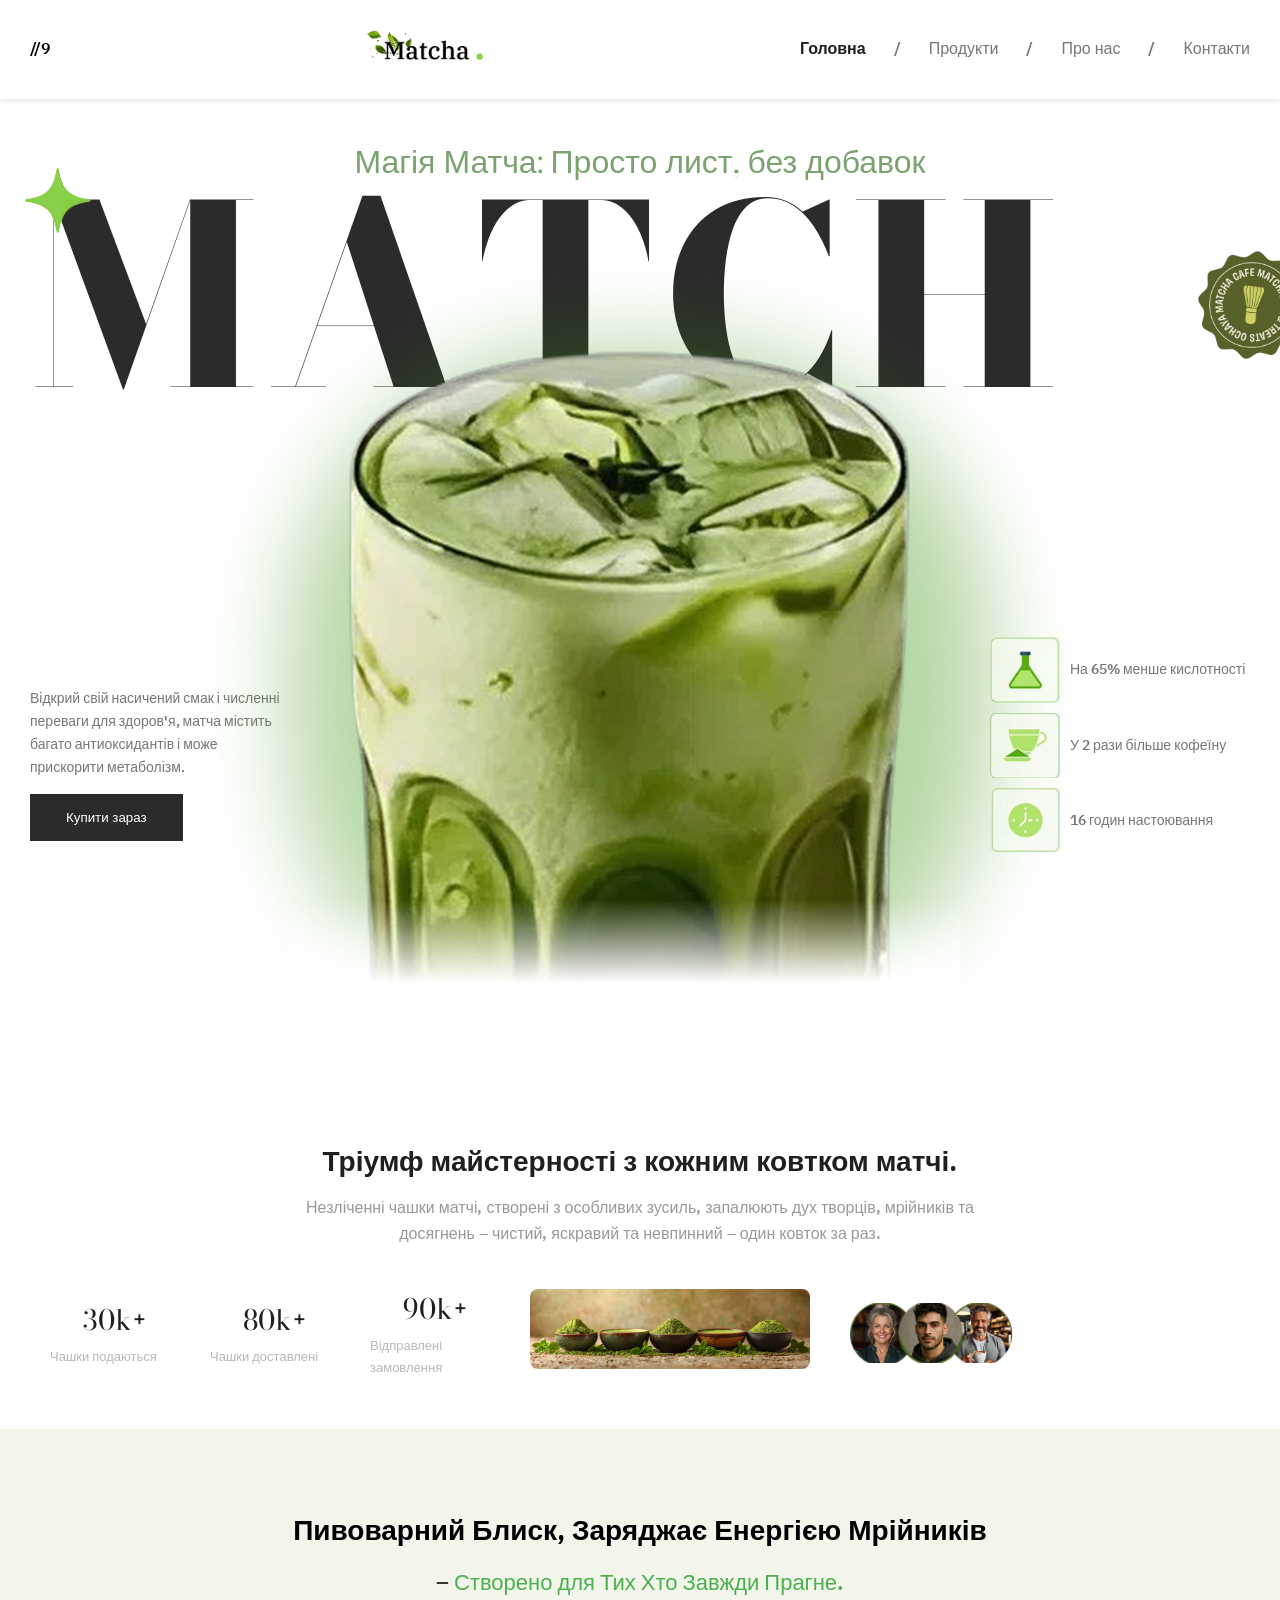
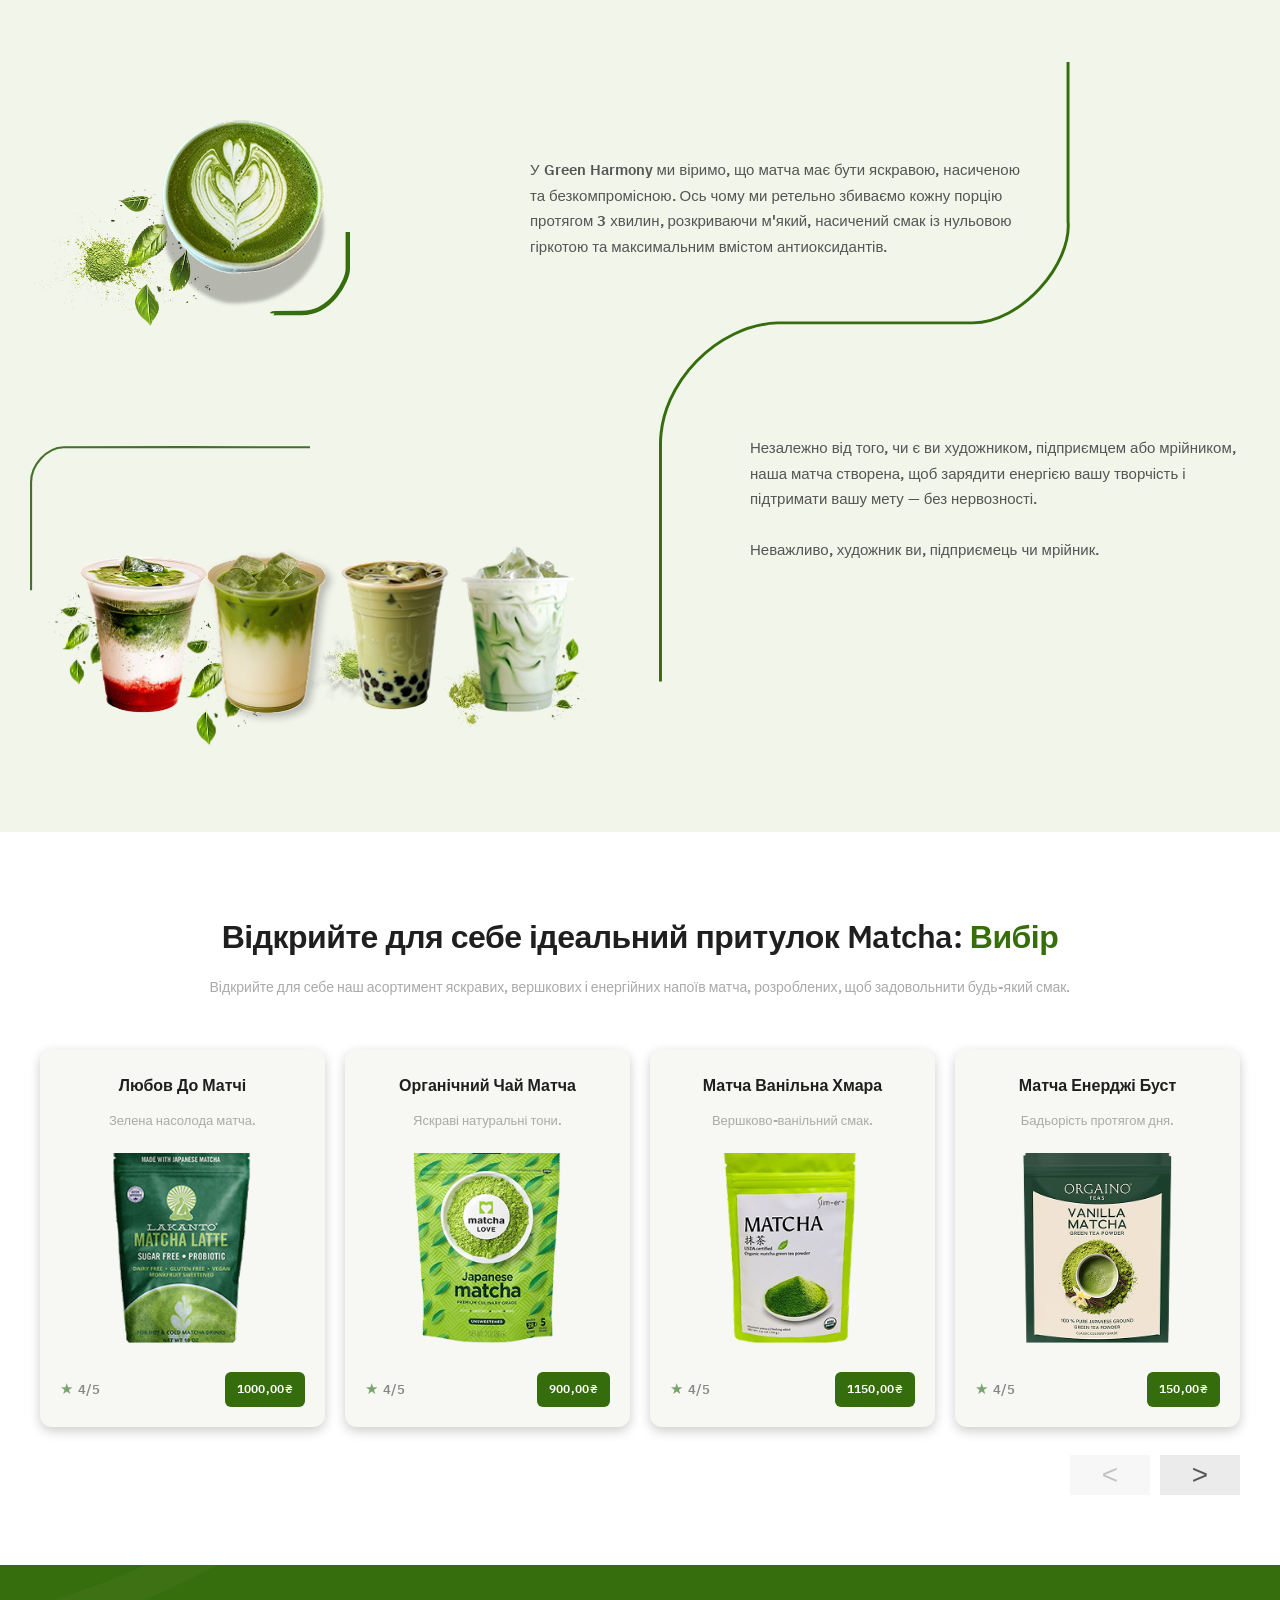
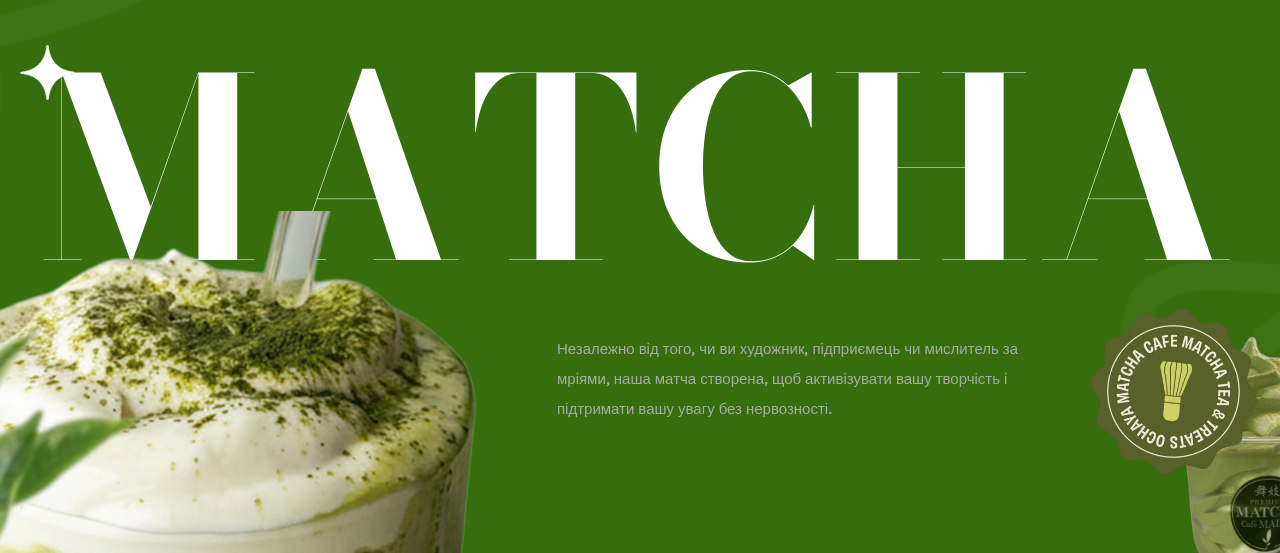
==== index.html @ 0b05ae2d "Adding to Github" ====
<!DOCTYPE html>
<html lang="uk">
<head>
    <meta charset="UTF-8">
    <title>Matcha</title>
    <link rel="stylesheet" href="css/style.css">
    <meta name="viewport" content="width=device-width, initial-scale=1.0">
</head>

<body>

<!-- HEADER -->
<header>
    <div class="container header-top">
        //9

        <div class="logo">
            <img src="images/logo.png" alt="logo">
        </div>

        <nav>
            <a href="#hero">Головна</a>
            <span>/</span>
            <a href="#products">Продукти</a>
            <span>/</span>
            <a href="#about">Про нас</a>
            <span>/</span>
            <a href="#contacts">Контакти</a>
        </nav>

        <div class="burger-menu">
            <img src="images/burger.png" alt="menu">
        </div>

    </div>
</header>

<div class="mobile-menu">

    <a href="#hero">Головна</a>
    <a href="#products">Продукти</a>
    <a href="#about">Про нас</a>
    <a href="#contacts">Контакти</a>

</div>

<!-- HERO -->
<section class="hero" id="hero">
    <div class="container hero-wrapper">
        <p class="subtitle">Магія Матча: Просто лист, без добавок</p>
        <img src="images/star.png" class="star">
        <h1 class="title" id="matchaTitle">MATCHA</h1>
        <img src="images/badge.png" class="badge" id="mainBadge">
        <div class="glass-wrapper">
            <img src="images/matcha.png" class="glass">
        </div>
        <div class="left-info">
            <p>
                Відкрий свій насичений смак і численні
                переваги для здоров'я, матча містить багато
                антиоксидантів і може прискорити метаболізм.
            </p>
            <button>Купити зараз</button>
        </div>
        <div class="right-info">
        <div class="feature">
            <img src="images/icon1.jpeg" class="feature-icon" >
            <p>На 65% менше кислотності</p>
        </div>

        <div class="feature">
             <img src="images/icon2.jpeg" class="feature-icon">
             <p>У 2 рази більше кофеїну</p>
         </div>

        <div class="feature">
             <img src="images/icon3.jpeg" class="feature-icon">
             <p>16 годин настоювання</p>
         </div>
        </div>
    </div>
</section>




 <section class="matcha-triumph">
    <h1>Тріумф майстерності з кожним ковтком матчі.</h1>
    <p class="matcha-subtitle">
        Незліченні чашки матчі, створені з особливих зусиль, запалюють дух творців, мрійників та досягнень – чистий, яскравий та невпинний – один ковток за раз.
    </p>
    <div class="stats-container">
        <div class="stat">
            <h2>30k+</h2>
            <p>Чашки подаються</p>
        </div>
        <div class="stat">
            <h2>80k+</h2>
            <p>Чашки доставлені</p>
        </div>
        <div class="stat">
            <h2>90k+</h2>
            <p>Відправлені замовлення</p>
        </div>
        <div class="image-container">
            <img src="images/matcha_cups.webp" alt="Matcha bowls">
        </div>
        <div class="avatars">
            <img src="images/person.png" alt="Person">
        </div>
    </div>
</section>






<section class="brewing-section">
    <div class="container">
        <h1>Пивоварний Блиск, Заряджає Енергією Мрійників</h1>
        <h2>– <span>Створено для Тих Хто Завжди Прагне.</span></h2>
 
        <div class="top-section">
            <div class="matcha-img">
                <img src="images/Group 2.png" alt="Matcha Cup">

                <img src="images/Vector 6.svg" class="vector-left-top">
            </div>
            <p class="top-text">
                У Green Harmony ми віримо, що матча має бути яскравою, насиченою та безкомпромісною. 
                Ось чому ми ретельно збиваємо кожну порцію протягом 3 хвилин, розкриваючи м'який, 
                насичений смак із нульовою гіркотою та максимальним вмістом антиоксидантів.
            </p>

            <img src="images/Vector 10.svg" class="vector-right-tall">
        </div>

        <div class="bottom-section">

            <img src="images/Vector 11.svg" class="vector-left-bottom">
            <div class="cups-img">
                <img src="images/Group 3.png" alt="Matcha Cups">
            </div>
            <p class="bottom-text">
                Незалежно від того, чи є ви художником, підприємцем або мрійником, 
                наша матча створена, щоб зарядити енергією вашу творчість і підтримати вашу мету — без нервозності. 
                <br><br>
                Неважливо, художник ви, підприємець чи мрійник.
            </p>
        </div>
    </div>
</section>



<section class="products-section" id="products">
    <div class="container">
        <h1 class="products-heading">
            Відкрийте для себе ідеальний притулок Matcha: <span class="products-heading-accent">Вибір</span>
        </h1>
        <p class="products-subheading">
            Відкрийте для себе наш асортимент яскравих, вершкових і енергійних напоїв матча, розроблених, щоб задовольнити будь-який смак.
        </p>
 
        <div class="carousel-wrapper">
            <div class="carousel-track" id="carouselTrack">
            </div>
            <div class="carousel-controls">
                <button class="carousel-btn" id="prevBtn" ><</button>
                <button class="carousel-btn" id="nextBtn" >></button>
            </div>
        </div>
    </div>
</section>
 




<section class="bottom-banner">
    <div class="container banner-container">

        <img src="images/vector-left.png" class="banner-vector-left" alt="">
        <img src="images/vector-right.png" class="banner-vector-right" alt="">

        <img src="images/starwhite.png" class="banner-star" alt="">

        <h1 class="banner-matcha">MATCHA</h1>

        <div class="banner-left-cup">
            <img src="images/left-cup.png" alt="">
        </div>

        <div class="banner-text">
            <p>
                Незалежно від того, чи ви художник, підприємець чи
                мислитель за мріями, наша матча створена, щоб
                активізувати вашу творчість і підтримати вашу увагу
                без нервозності.
            </p>
        </div>

        <div class="banner-badge">
            <img src="images/badge.png" alt="">
        </div>

        <div class="banner-right-product">
            <img src="images/right-product.png" alt="">
        </div>

        <div class="banner-leaf">
            <img src="images/leaf.png" alt="">
        </div>

    </div>
</section>






<!-- <section class="matcha-info" id="about">

    <div class="container matcha-info-wrapper">

        <h2 class="matcha-info-title">
            Наповніть Свій День
            <span>Яскравою Матчею</span>
        </h2>

        <img src="images/vector-bg.png" class="matcha-vector" alt="">


        <div class="matcha-top">

            <div class="matcha-top-image">
                <span class="matcha-label top-label">
                    Яскрава матча
                </span>

                <img src="images/matcha-bowl.png" alt="">
            </div>

            <div class="matcha-top-text">

                <p>
                    Матча — це живий порошок зеленого чаю, який
                    наповнить ваш день енергією та смаком. Його
                    глибокий землистий смак чудово доповнює солодощі
                    або його можна смакувати окремо.
                </p>

                <p>
                    Насичена антиоксидантами, матча не тільки піднімає
                    настрій, але й підвищує концентрацію.
                </p>

                <p>
                    Незалежно від того, чи ви збиваєте його до вершкового
                    латтe чи посипаєте ним десерти, матча привнесе
                    чарівний відтінок у будь-яку страву!
                </p>

                <button>Дослідіть зараз</button>

            </div>

        </div>

        <div class="matcha-bottom">

            <div class="matcha-bottom-text">

                <h3>Яскрава матча</h3>

                <p>
                    Матча — це яскравий порошок зеленого чаю, який принесе
                    заряд енергії та смаку у ваш день. Його багатий землистий
                    смак ідеально поєднується з солодощами або ним можна
                    насолоджуватися самостійно.Наповнений антиоксидантами,
                    матча не тільки покращує вашнастрій, але й покращує вашу
                    концентрацію.
                </p>

                <p>
                    Незалежно від того, додаєте ви його до пінного латте чи
                    посипаєте ним десерти, матча додасть чудової родзинки 
                    будь-якому рецепту. Крім того, він неймовірно універсальний
                    — спробуйте його в смузі, випічці або навіть пікантних
                    стравах, щоб отримати несподіваний смак.
                </p>

                <button>Дослідіть зараз</button>

            </div>

            <div class="matcha-bottom-image">

                <span class="matcha-label bottom-label">
                    Яскрава матча
                </span>

                <img src="images/matcha-glass.png" alt="">

            </div>

        </div>

    </div>
</section>







<section class="reviews-section">

    <div class="container reviews-wrapper">

        <div class="reviews-left">

            <h2 class="reviews-title">
                <span>ВІДГУКИ</span><br>
                КЛІЄНТІВ
            </h2>

            <p class="reviews-subtitle">
                Це деякі відгуки клієнтів, які задоволені
                нашими продуктами.
            </p>

        </div>

        <div class="reviews-cup-left">
            <img src="images/review-cup.png" alt="">
        </div>

        <div class="reviews-product">
            <img src="images/review-product.png" alt="">
        </div>

        <div class="review-card">

            <div class="review-avatar">
                <img src="images/client.png" alt="">
            </div>

            <div class="review-content">

                <div class="quote">❞</div>

                <p>
                    Я не можу передати вам, як я люблю цей напій.
                    Я теж захопив усіх своїх колег!
                    Тропічний пунш поки що мій улюблений смак.
                </p>

                <h4>М.Андерсон</h4>

            </div>

        </div>

    </div>

</section>






 <footer id="contacts" class="footer">

    <div class="container footer-wrapper">

        <div class="footer-logo">

            <h2>MATCHA</h2>

            <p>
                Матча — це живий порошок зеленого чаю,
                який наповнить ваш день енергією та смаком.
                Його глибокий землистий смак чудово доповнює
                солодощі або його можна смакувати окремо.
            </p>

        </div>

        <div class="footer-links">

            <div class="footer-column">
                <a href="#">2025 ТОВ</a>
                <a href="#">Бібліотека/Активи</a>
                <a href="#">Інвестори</a>
            </div>

            <div class="footer-column">
                <a href="#">Ліцензування</a>
                <a href="#">Умови та політика</a>
                <a href="#">Політика конфіденційності</a>
            </div>

            <div class="footer-column">
                <a href="#">Support@Ghostedtreats.com</a>
                <a href="#">@Ghosted_treats</a>
            </div>

        </div>

    </div>

    <div class="footer-bottom">
        2025 matcha | Усі права захищено
    </div>

</footer> -->

    <!-- Інтеграція з JavaScript -->
    <script src="js/main.js"></script>

</body>
</html>
---- css/style.css ----
/* FONTS */
@font-face {
    font-family: 'IBMPlexSansThaiLooped-SemiBold';
    src: url('../fonts/IBMPlexSansThaiLooped-SemiBold.ttf') format('truetype');
    font-weight: 600;
    font-style: normal;
}
@font-face {
    font-family: 'BodoniCustom';
    src: url('../fonts/BodoniModa[opsz,wght].ttf') format('truetype');
}
@font-face {
    font-family: 'IrishGrover-Regular';
    src: url('../fonts/IrishGrover-Regular.ttf') format('truetype');
}

/* RESET */
*{
    margin:0;
    padding:0;
    box-sizing:border-box;
}

body{
    font-family: 'IBMPlexSansThaiLooped-SemiBold', sans-serif;
    background:#FFFFFF;
}

/* CONTAINER */
.container{
    width:1220px;
    margin:0 auto;
}


/* ACTIVE MENU */

nav a.active{
    font-weight:700;
    color:#1F1F1F;
}


header{
    padding:20px 0;
}

.header-top{
    display:flex;
    justify-content:space-between;
    align-items:center;
}

/* LOGO */
.logo img{
    height:50px;
    cursor:pointer;
    transition:0.3s;
}


/* NAV */
nav{
    display:flex;
    align-items:center;
    gap:28px;
}

nav a{
    text-decoration:none;
    color:#777774;
    font-size:16px;
    font-weight:500;
    transition:0.1s;
}
nav a.active{
    color:#1F1F1F;
    font-weight:700;
}

nav a:hover{
    color:#1F1F1F;
    font-weight:600;
}

nav span{
    color:#777774;
}

/* HERO */
.hero{
    position:relative;
    padding-top:40px;
}

.hero-wrapper{
    position:relative;
    text-align:center;
}

/* SUBTITLE */
.subtitle{
    font-family: 'BodoniCustom', sans-serif;
    color:#7aa36f;
    font-size:32px;
    margin-bottom:20px;
    margin-top: -10px;
}

/* TITLE */
.title{
    font-family: 'BodoniCustom', sans-serif;
    font-variation-settings: 'wght' 800, 'opsz' 200;
    font-size:250px;
    letter-spacing:10px;
    margin-top:-100px;
    color:#2b2b2b;
    position:relative;
    z-index:1;
}

/* STAR */
.star{
    position:absolute;
    left:-20px;
    top:20px;
    width:100px;
    z-index:2;
}

/* BADGE */
.badge{
    position:absolute;
    right:-90px;
    top:80px;
    width:176px;
    z-index:2;
}
.badge{
    transition: transform 0.6s ease;
}


/* GLASS */
.glass-wrapper{
    position:relative;
    display:flex;
    justify-content:center;
    margin-top:-250px;
}

.glass{
    width:900px;
    position:relative;
    z-index:2;
}

/* LEFT INFO */
.left-info{
    position:absolute;
    left:0;
    top:550px;
    width:260px;
    text-align:left;
}

.left-info p{
    font-size:14px;
    color:#777774;
    margin-bottom:15px;
}

.left-info button{
    background:#2b2b2b;
    color:white;
    border:none;
    padding:16px 36px;
    cursor:pointer;
    transition:0.3s;
}

.left-info button:hover{
    background:#6b8e23;
}

/* RIGHT INFO */
.right-info{
    position:absolute;
    right:0;
    top:500px;
    width:260px;
}

/* FEATURE */
.feature{
    display:flex;
    align-items:center;
    gap:10px;
    margin-bottom:10px;
}

.feature img{
    width:70px;
    z-index: 5;
}


.feature{
    display:flex;
    align-items:center;
    gap:10px;
    margin-bottom:10px;
    transition:transform 0.3s ease;
    cursor:pointer;
}


.feature p{
    font-size:14px;
    color:#777774;
}
/* FIXED HEADER */
header {
    position: fixed;
    top: 0;
    left: 0;
    width: 100%;
    background: white;
    z-index: 999;
    box-shadow: 0 2px 5px rgba(0,0,0,0.1);
}









.hero {
    padding-top: 120px; 
}

.matcha-triumph {
    text-align: center;
    padding: 60px 20px 50px;
}

.matcha-triumph h1 {
    font-size: 28px;
    margin-bottom: 10px;
    color: #1F1F1F;
}

.matcha-triumph .matcha-subtitle {
    font-family: 'IBMPlexSansThaiLooped-SemiBold', sans-serif;
    font-size: 16px;
    color: #999;
    margin-bottom: 40px;
    max-width: 700px;
    margin-left: auto;
    margin-right: auto;
    line-height: 1.6;
}

.stats-container {
    display: flex;
    justify-content: flex-start;
    align-items: center;
    flex-wrap: wrap;
    gap: 30px;
    max-width: 1220px;
    margin: 0 auto;
    padding: 0 20px;
}

.stat {
    flex: 0 1 130px;
    text-align: left;
}

.stat h2 {
    font-size: 28px;
    margin: 0;
    color: #1F1F1F;
    font-family: 'BodoniCustom', sans-serif;
}

.stat p {
    margin: 5px 0 0;
    font-size: 13px;
    color: #B9B8B6;
}

.image-container img {
    width: 280px;
    height: auto;
    border-radius: 8px;
    object-fit: cover;
}

.avatars {
    display: flex;
    gap: 0;
    margin-left: 10px;
}

.avatars img {
    width: 163px;
    height: 60px;
    object-fit: cover;
}
h1 {
    text-align: center;
    font-size: 28px;
    margin-bottom: 10px;
}

h2 {
    text-align: center;
    font-size: 22px;
    font-weight: normal;
    color: #333;
}

h2 span {
    color: #4CAF50;
}

.brewing-section {
    background: #f2f5ea;
    padding: 80px 0 20px 0;
}

.top-section, .bottom-section {
    display: flex;
    align-items: center;
    margin: 60px 0;
    position: relative;
    gap: 60px;
}

/* cups on left, text on right: cups-img comes first in DOM, text second */
.bottom-section {
    align-items: flex-start;
    padding-top: 20px;
}

.matcha-img, .cups-img {
    position: relative;
    flex: 0 0 auto;
    width: 600px;
    overflow: visible;
}

.matcha-img > img, .cups-img > img {
    max-width: 100%;
    display: block;
}

.line { display: none; }

/* Vector 6 — decorative squiggle below the matcha image, bottom-center */
.vector-left-top {
    position: absolute;
    left: 240px;
    bottom: 40px;
    width: 80px;
    pointer-events: none;
    z-index: 3;
}

.vector-right-tall {
    position: absolute;
    right: 180px;
    top: 0;
    height: 620px;
    width: auto;
    pointer-events: none;
    z-index: 3;
}

.vector-left-bottom {
    position: absolute;
    left: 0;
    top: 30px;
    width: 280px;
    pointer-events: none;
    z-index: 3;
}

.top-text {
    flex: 1;
    font-size: 15px;
    line-height: 1.7;
    color: #555;
    max-width: 500px;
    margin-left: -160px;
}

.bottom-text {
    flex: 1;
    font-size: 15px;
    line-height: 1.7;
    color: #555;
    max-width: 500px;
    margin-left: 60px;
}






/* Слайдер */
.products-section {
    padding: 80px 0 60px;
    background: #fff;
}

.products-heading {
    font-size: 32px;
    font-weight: 700;
    color: #1F1F1F;
    text-align: left;
    margin-bottom: 12px;
    letter-spacing: -0.5px;
    text-align: center;
}

.products-heading-accent {
    color: #366e0c;
}

.products-subheading {
    font-size: 14px;
    color: #aaa;
    text-align: left;
    margin-bottom: 40px;
    line-height: 1.6;
    text-align: center;
}

.carousel-wrapper {
    position: relative;
    overflow: hidden;
    padding: 10px;
}

.carousel-track {
    display: flex;
    gap: 20px;
    transition: transform 0.45s cubic-bezier(0.4, 0, 0.2, 1);
    will-change: transform;
}

/* Картка продукту */
.product-card {
    flex: 0 0 calc(25% - 15px);
    min-width: 0;
    background: #f7f8f3;
    border-radius: 12px;
    padding: 24px 20px 20px;
    display: flex;
    flex-direction: column;
    gap: 8px;
    box-shadow: 0 4px 12px rgba(0, 0, 0, 0.2);
}

.product-card-name {
    font-family: 'IBMPlexSansThaiLooped-SemiBold', sans-serif;
    font-size: 16px;
    font-weight: 700;
    color: #1F1F1F;
    text-align: center;
    margin-bottom: 2px;
}

.product-card-tagline {
    font-size: 13px;
    color: #aaa;
    text-align: center;
    margin-bottom: 8px;
}

.product-card-img-wrap {
    display: flex;
    justify-content: center;
    align-items: center;
    height: 200px;
    overflow: hidden;
    margin-bottom: 8px;
}

.product-card-img-wrap img {
    max-height: 190px;
    max-width: 100%;
    object-fit: contain;
    transition: transform 0.3s ease;
}
.product-card-footer {
    display: flex;
    align-items: center;
    justify-content: space-between;
    margin-top: auto;
    padding-top: 8px;
}

.product-card-rating {
    display: flex;
    align-items: center;
    gap: 5px;
    font-size: 13px;
    color: #888;
}

.product-card-rating .star-icon {
    color: #7aa36f;
    font-size: 15px;
}

.product-card-price {
    background: #356d0d;
    color: #fff;
    font-size: 12px;
    font-weight: 600;
    padding: 8px 12px;
    border-radius: 6px;
    letter-spacing: 0.3px;
    transition: background 0.2s;
}
/* Кнопки слайдера */
.carousel-controls {
    display: flex;
    justify-content: flex-end;
    gap: 10px;
    margin-top: 28px;
}

.carousel-btn {
    width: 80px;
    height: 40px;
    border: none;
    background: #ebebeb;
    font-size: 28px;
    color: #555;
    cursor: pointer;
    display: flex;
    align-items: center;
    justify-content: center;
    transition: all 0.2s ease;
}

.carousel-btn:hover {
    background: #2b2b2b;
    border-color: #2b2b2b;
    color: #fff;
}

.carousel-btn:disabled {
    opacity: 0.35;
    cursor: not-allowed;
}

.carousel-btn:disabled:hover {
    background: #fff;
    border-color: #ccc;
    color: #555;
}



.bottom-banner{
    position: relative;
    background: #366D0D;
    height: 588px;
    overflow: hidden;
}

/* Вектори */
.banner-vector-left{
    position:absolute;
    left:0;
    top:0;
    width:344px;
    opacity:0.25;
}

.banner-vector-right{
    position:absolute;
    right:0;
    top:0;
    width:267px;
    opacity:0.25;
}














.bottom-banner{
    position:relative;
    background:#366D0D;
    overflow:hidden;
    height:588px;
}

.banner-container{
    position:relative;
    height:100%;
}

/* MATCHA */

.banner-matcha{
    font-family:'BodoniCustom', serif;
    font-size:250px;
    color:#fff;
    text-align:center;
    line-height:1;
    padding-top:80px;
    position:relative;
    z-index:2;
    letter-spacing:8px;
}

/* Вектори */

.banner-vector-left{
    position:absolute;
    top:-11px;
    left:-150px;
    width:360px;
    opacity:0.18;
    z-index:1;
}

.banner-vector-right{
    position:absolute;
    top:-15px;
    right:-150px;
    width:280px;
    opacity:0.18;
    z-index:1;
}

/* Зірочка */

.banner-star{
    position:absolute;
    top:80px;
    left:-10px;
    width:55px;
    z-index:3;
}

/* Стакан */

.banner-left-cup{
    position:absolute;
    left:-120px;
    bottom:0;
    z-index:4;
}

.banner-left-cup img{
    width:586px;
    display:block;
}

/* Листок */

.banner-leaf{
    position:absolute;
    left:-150px;
    bottom:-10px;
    z-index:5;
}

.banner-leaf img{
    width:279px;
}

/* Текст */

.banner-text{
    position:absolute;
    right:200px;
    top:370px;
    width:493px;
    z-index:4;
}

.banner-text p{
    color:#A8ACA6;
    font-size:15px;
    line-height:2.0;
}

/* Велика емблема */

.banner-badge{
    position:absolute;
    right:-60px;
    top:290px;
    z-index:5;
}

.banner-badge img{
    width:273px;
}

/* Маленький продукт */

.banner-right-product{
    position:absolute;
    right:-80px;
    bottom:-40px;
    z-index:4;
}

.banner-right-product img{
    width:159px;
}







.matcha-info{
    background:#FFFFFF;
    padding:143px 0;
    height: 1435px;
    overflow:hidden;
}

.matcha-info-wrapper{
    position:relative;
}

.matcha-info-title{
    text-align:center;
    font-size:45px;
    margin-bottom:90px;
    color:#29292A;
    font-weight:550;
}

.matcha-info-title span{
    color:#396F0E;
}

/* Вектор */
.matcha-vector{
    position:absolute;
    top:120px;
    left:50%;
    transform:translateX(-50%);
    width:100%;
    max-width:1026px;
    z-index:5;
    pointer-events:none;
}

/* Блоки */
.matcha-top,
.matcha-bottom{
    display:flex;
    justify-content:space-between;
    align-items:center;
    position:relative;
    z-index:2;
}

.matcha-bottom{
    margin-top:100px;
}

/* ФОТО */
.matcha-top-image{
    width:460px;
    transform: translate(100px, 10px);
}

.matcha-bottom-image{
    width:451px;
    transform: translate(-125px, -10px);
}

.matcha-top-image img,
.matcha-bottom-image img{
    width:100%;
    display:block;
}

/* ТЕКСТ */
.matcha-top-text,
.matcha-bottom-text{
    width:40%;
}

.matcha-top-text{
    transform: translateX(0px);
}

.matcha-bottom-text{
    transform: translate(150px, -90px);
}

/* ПАРАГРАФИ */
.matcha-top-text p,
.matcha-bottom-text p{
    font-size:15px;
    color:#6D6A6A;
    line-height:1.9;
    margin-bottom:20px;
}

/* ЗАГОЛОВКИ h3 */
.matcha-top-text h3,
.matcha-bottom-text h3{
    font-size:35px;
    color:#121212;
    margin-bottom:80px;
}
.matcha-bottom-text h3{
    transform: translate(50px, 80px);
}

/* Кнопка */
.matcha-top-text button,
.matcha-bottom-text button{
    background:#000;
    color:#fff;
    border:none;
    padding:16px 38px;
    cursor:pointer;
    margin-top:10px;
    transition:.3s;
}

.matcha-top-text button:hover,
.matcha-bottom-text button:hover{
    background:#366D0D;
}

/* Написи у кутах */
.matcha-label{
    position:absolute;
    font-size:20px;
    color:#121212;
    font-weight:600;
}

.top-label{
    top:-30px;
    left:20px;
}

.bottom-label{
    top:-50px;
    right:0px;
}





/* ====================================
   REVIEWS SECTION
==================================== */

.reviews-section{
    background:#F7FDF4;
    height:709px;
    overflow:hidden;
    position:relative;
    padding-top:90px;
}

.reviews-wrapper{
    position:relative;
    height:100%;
}

/* Заголовок */

.reviews-left{
    width:360px;
}

.reviews-title{
    font-size:82px;
    line-height:0.9;
    font-weight:800;
    color:#282929;
}

.reviews-title span{
    color:#366D0D;
}

.reviews-subtitle{
    margin-top:20px;
    color:#A8ACA6;
    font-size:18px;
    line-height:1.6;
}

/* Лівий стакан */

.reviews-cup-left{
    position:absolute;
    left:-150px;
    bottom:0;
}

.reviews-cup-left img{
    width:220px;
    display:block;
}

/* Центральний продукт */
.reviews-product{
    position:absolute;
    left:340px;
    top:260px;
}

.reviews-product img{
    width:260px;
    display:block;
}

/* Велике зелене коло */
.review-card{
    position:absolute;
    right:40px;
    top:-10px;

    width:520px;
    height:520px;

    background:#366D0D;
    border-radius:50%;
}

/* Фото клієнта */
.review-avatar{
    position:absolute;
    right:15px;
    top:-20px;
}

.review-avatar img{
    width:110px;
    height:110px;
    border-radius:50%;
    object-fit:cover;
}

/* Контент відгуку */

.review-content{
    height:100%;

    display:flex;
    flex-direction:column;
    justify-content:center;
    align-items:center;

    text-align:center;
    padding:80px;
}

.quote{
    font-size:90px;
    color:#fff;
    line-height:1;
    margin-bottom:10px;
}

.review-content p{
    color:#fff;
    font-size:20px;
    line-height:1.8;
}

.review-content h4{
    margin-top:25px;
    color:#D8E7CB;
    font-size:20px;
    font-weight:600;
}

/* ====================================
   FOOTER
==================================== */

.footer{
    background:#366D0D;
    height:355px;
    overflow:hidden;
}

.footer-wrapper{
    height:300px;

    display:flex;
    justify-content:space-between;
    align-items:center;
}

/* Логотип та опис */
.footer-logo{
    width:420px;
}

.footer-logo h2{
    font-family:'BodoniCustom', serif;
    font-size:78px;
    color:#fff;
    line-height:1;
    margin-bottom:20px;
    text-align:left;
}

.footer-logo p{
    color:#E4F3D1;
    font-size:15px;
    line-height:1.8;
}

/* Посилання */
.footer-links{
    display:flex;
    gap:80px;
}

.footer-column{
    display:flex;
    flex-direction:column;
    gap:18px;
}

.footer-column a{
    text-decoration:none;
    color:#E4F3D1;
    font-size:15px;
    transition:0.3s;
}

.footer-column a:hover{
    opacity:0.7;
}

/* Нижня смуга */
.footer-bottom{
    height:55px;

    display:flex;
    justify-content:center;
    align-items:center;

    color:#E4F3D1;
    font-size:14px;

    background:rgba(0,0,0,0.08);
}





















/* =====================================
   TABLET 768
===================================== */

.burger-menu{
    display:none;
}

@media screen and (max-width:768px){

    .container{
        width:calc(100% - 120px);
        max-width:none;
    }

    /* HEADER */

    header{
        padding:10px 0;
    }

    .header-top{
        justify-content:space-between;
    }

    .logo img{
        width:145px;
        height:auto;
    }

    nav{
        display:none;
    }

    .burger-menu{
        display:block;
        cursor:pointer;
    }

    .burger-menu img{
        width:40px;
        display:block;
    }

    /* HERO */

    .hero{
        padding-top:40px;
    }

    .hero-wrapper{
        display:flex;
        flex-direction:column;
        align-items:center;
        text-align:center;
    }

    /* SUBTITLE */

    .subtitle{
        font-size:clamp(22px,4vw,30px);
        margin-top:40px;
        margin-bottom:15px;
    }

    /* TITLE */

    .title{
        font-size:clamp(90px,18vw,135px);
        letter-spacing:4px;
        margin-top:0;
        line-height:0.9;
    }

    /* STAR */

    .star{
        width:clamp(50px,8vw,85px);
        left:-35px;
        top:80px;
    }

    /* BADGE */

    .badge{
        width:clamp(70px,14vw,125px);
        right: -55px;
        top: 110px;
    }

    /* LEFT INFO */

    .left-info{
        position:static;
        width:100%;
        max-width:700px;
        text-align:center;
        order:2;

        margin-top:20px;
    }

    .left-info p{
        font-size:clamp(16px,3vw,25px);
        line-height:1.2;

        margin:0 auto 20px;
    }

    .left-info button{
        width:170px;
        height:55px;

        padding:0;

        font-size:20px;
    }

    /* GLASS */

    .glass-wrapper{
        position:static;
        order:3;

        display:flex;
        justify-content:center;

        margin-top:40px;
    }

    .glass{
        width:min(100%,550px);
        height:auto;
    }

    /* RIGHT INFO */

    .right-info{
        position:static;
        order:4;

        width:100%;
        max-width:200px;

        display:flex;
        justify-content:center;
        flex-wrap:wrap;
        gap:25px;

        margin-top:-350px;
        margin-left: 550px;
    }

    /* FEATURE */

    .feature{
        width:220px;

        display:flex;
        align-items:center;

        gap:10px;

        margin-bottom:0;
    }

    .feature img{
        width:50px;
        flex-shrink:0;
    }

    .feature p{
        font-size:clamp(14px,2vw,20px);
        line-height:1.3;
        text-align:left;
    }
}








/* =====================================
   TABLET 768 - 1024
===================================== */

@media screen and (max-width:768px){



    .matcha-triumph{
        padding:50px 20px 40px;
        margin-top: 100px;
    }

    .matcha-triumph h1{
        font-size:28px;
        line-height:1.3;
        margin-bottom:10px;
    }

    .matcha-triumph .matcha-subtitle{
        font-size:18px;
        max-width:700px;
        margin-bottom:35px;
    }

    /* Статистика */

    .stats-container{
        max-width:760px;
        justify-content:center;
        gap:20px;
        flex-wrap:nowrap;
    }

    .stat{
        flex:0 0 auto;
        text-align:center;
    }

    .stat h2{
        font-size:28px;
    }

    .stat p{
        font-size:18px;
        line-height:1.2;
    }

    /* Фото людей */

    .image-container{
        display:none;
    }

    .avatars{
        margin-left:0;
    }

    .avatars img{
        width:160px;
        height:auto;
    }






    



    .brewing-section{
        padding:60px 20px 20px;
    }

    .brewing-section h1,h2{
        font-size:25px;
        line-height:1.3;
    }

    .top-section,
    .bottom-section{
        gap:30px;
        margin:40px 0;
    }

    /* Основний текст */

    .top-text,
    .bottom-text{
        font-size:17px;
        line-height:1.6;
        max-width:350px;
    }

    .top-text{
        margin-left:60px;
    }

    .bottom-text{
        margin-left: -100px;
    }


    .matcha-img{
        width:160px;
        
    }

    .cups-img{
        width:360px;
        transform: rotate(-90deg);
        right: 100px;
        top: 20px;
    }


  
    .vector-left-top{
        width:90px;
        left:75px;
        bottom:15px;
    }

    .vector-right-tall{
        height:550px;
        right:10px;
        top: -20px;
    }

    .vector-left-bottom{
        width:170px;
        top:10px;
        top: -30px;
    }
}






/* =====================================
   PRODUCTS + BANNER 768px
===================================== */

@media screen and (max-width:768px) and (min-width:385px){

    /* PRODUCTS */

    .products-heading{
        font-size:30px;
        line-height:1.2;
        max-width:700px;
        margin:0 auto 20px;
        text-align:center;
    }

    .products-subheading{
        font-size:17px;
        line-height:1.5;
        max-width:650px;
        margin:0 auto 35px;
        text-align:center;
    }

    /* показуємо лише 3 картки */

    .carousel-track{
        gap:20px;
    }

    .product-card{
        width:320px;
    }

    .product-card:nth-child(4){
        display:none;
    }

    .product-card h3{
        font-size:17px;
    }

    .product-card p{
        font-size:17px;
    }

    .product-price{
        font-size:17px;
    }
    .product-card:nth-child(4){
        display:none;
    }

    /* BANNER */

    .bottom-banner{
        overflow:hidden;
        height: 320px;
    }

    .banner-container{
        min-height:420px;
        position:relative;
    }

    .banner-matcha{
        font-size:125px;
        line-height:1;
        left: 20px;
        top: -40px;
    }
    
    .banner-text{
        position:absolute;
        left:270px;
        top:180px;
        width:280px;
    }

    .banner-text p{
        font-size:17px;
        line-height:1.2;
        
    }

    /* Кава зліва */

    .banner-left-cup{
        position:absolute;
        left:20px;
        bottom:0;
    }

    .banner-left-cup img{
        width:269px;
        transform: translateX(-20px) translateY(-100px);
    }

    /* Листок на каві */

    .banner-leaf{
        position:absolute;
        left:-70px;
        top: 200px;
        bottom:130px;
        z-index:5;
    }

    .banner-leaf img{
        width:143px;
        height:auto;
    }

    /* Емблема */

    .banner-badge{
        position:absolute;
        right:90px;
        bottom:80px;
        z-index:5;
    }

    .banner-badge img{
        width: 146px;
        height: auto;
        transform: translateY(-100px) translateX(100px);
    }

    /* Стакан під емблемою */

    .banner-right-product{
        position:absolute;
        right:-20px;
        top: 220px;
        bottom:0;
    }

    .banner-right-product img{
        width:81px;
        height:auto;
    }

    /* Вектори */

    .banner-vector-left{
        position:absolute;
        left:-70px;
        top:0;
        width:178px;
        height: 192px;
    }

    .banner-vector-right{
        position:absolute;
        right: -50px;
        top:0;
        width:147px;
        height:250px;
    }

    .banner-star{
        width: 50px;
        left: 5px;
        top: 30px;
    }

    .product-card {
        flex: 0 0 calc(33% - 15px);
        min-width: 0;
        background: #f7f8f3;
        border-radius: 12px;
        padding: 24px 20px 20px;
        display: flex;
        flex-direction: column;
        gap: 8px;
        box-shadow: 0 4px 12px rgba(0, 0, 0, 0.2);
    }
}


















@media screen and (max-width: 368px){

    /* HEADER */

    header{
        height: 80px;
        padding:0;
    }

    .container{
        width:100%;
        padding:0 8px;
    }

    .header-top{
        height:57px;
        display:flex;
        justify-content:space-between;
        align-items:center;
    }

    .logo img{
        width:120px;
        margin-top: 40px;
    }

    nav{
        display:none;
    }

    .burger-menu{
        display:block;
    }

    .burger-menu img{
        width:30px;
        margin-right: 10px;

    }

    /* MOBILE MENU */
    .mobile-menu{
        display:none;
        flex-direction:row;
        justify-content:center;
        gap:15px;
        padding:12px 0;
        background:#fff;
    }

    .mobile-menu.active{
        display:flex;
    }

    .mobile-menu a{
        text-decoration:none;
        color:#777774;
        font-size:12px;
    }

    /* HERO */

    .hero{
        padding-top:20px;
    }

    .hero-wrapper{
        display:flex;
        flex-direction:column;
        align-items:center;
    }

    /* Зірочка */

    .star{
        width:38px;
        margin-top: 0;
        margin-left: 40px;
    }

    /* MATCHA */

    .title{
        font-size:64px;
        line-height:1;
        letter-spacing:2px;
        margin-top: 90px;
        order:1;
    }

    /* Підзаголовок */

    .subtitle{
        order:2;
        font-size:20px;
        line-height:1.3;
        text-align:center;
        margin: 5px 0 20px;
        max-width:320px;
    }

    /* Прибираємо емблему */

    .badge{
        display:none;
    }

    /* Стакан */

    .glass-wrapper{
        order:3;
        margin:0;
    }

    .glass{
        width:341px;
        max-width:100%;
        margin-top: 0px;
        display:block;
    }

    /* Лівий блок */

    .left-info{
        order:4;

        position:static;

        width:100%;
        text-align:center;
    }

    .left-info p{
        font-size:15px;
        line-height:1.5;
        max-width:320px;
        margin: 0 auto 15px;
        z-index: 10;
    }

    .left-info button{
        width:158px;
        height:51px;
        font-size:14px;
        border:none;
        background:#2b2b2b;
        color:#fff;
        cursor:pointer;
    }

    /* Ховаємо праві іконки */

    .right-info{
        display:none;
    }
}


@media screen and (max-width: 368px){

    /* SECTION 2 */

    .matcha-triumph{
        padding:50px 10px;
        text-align:center;
    }

    .matcha-triumph h1{
        font-size:24px;
        line-height:1.2;
        margin-bottom:10px;
    }

    .matcha-triumph .matcha-subtitle{
        font-size:15px;
        line-height:1.4;
        max-width:348px;
        margin:0 auto 20px;
    }

    .stats-container{
        display:flex;
        justify-content:space-between;
        align-items:flex-start;
        flex-wrap:nowrap;
        gap:1;
        width:348px;
        margin:0 auto;
        padding:0;
    }

    .stat{
        flex:1;
        text-align:center;
    }

    .stat h2{
        font-size:24px;
        margin:0;
    }

    .stat p{
        font-size:12px;
        line-height:1.3;
        margin-top:5px;
    }

    .image-container{
        width:300px;
        margin:0 auto 0;
    }

    .image-container img{
        display:none;
    }

    .avatars{
        display:flex;
        justify-content:center;
        margin:10px auto 0;
    }
    
    .avatars img{
        width:100px;
        height:auto;
        display:block;
        margin-left: -50px;
    }



    /* SECTION 3 */

    .brewing-section{
        padding:30px 10px 20px;
    }

    .brewing-section h1,h2{
        font-size:24px;
        line-height:1.3;
        max-width:340px;
        margin:0 auto 20px;
    }


    .top-section{
        display:flex;
        flex-direction:column;
        align-items:center;
        gap:15px;
        margin:30px 0;
    }

    .matcha-img{
        width:150px;
        margin-left: 150px;
        top: 180px;
        position:relative;
    }

    .matcha-img > img{
        width:150px;
        display:block;
        margin:0 auto;
    }

    .top-text{
        font-size:15px;
        line-height:1.6;
        max-width:340px;
        margin-top: -150px;
        margin-left: 10px;
    }

    .bottom-section{
        display:flex;
        flex-direction:column;
        align-items:center;
        order: 1;
        gap:20px;
        margin-top:130px;
        margin-left: 50px;
    }

    .cups-img{
        width:348px;
        order: 2;
        margin-top: -50px;
        margin-left: 150px;
        transform: rotate(0deg);
    }

    .cups-img > img{
        width:348px;
        display:block;
    }

    .bottom-text{
        font-size:15px;
        line-height:1.6;
        max-width:340px;
        margin:0;
        text-align:left;
    }

    /* ВЕКТОРИ */

    .vector-left-top{
        width:94px;
        height:97px;
        left:40px;
        bottom:10px;
    }

    .vector-right-tall{
        height: 500px;
        right:-10px;
        top:-20px;
    }

    .vector-left-bottom{
       display: none;
    }
}




@media screen and (max-width: 368px){

    /* PRODUCTS */

    .products-section{
        padding:30px 10px;
    }

    .products-heading{
        font-size:24px;
        line-height:1.2;
        text-align:center;
        margin-bottom:10px;
    }

    .products-subheading{
        font-size:17px;
        line-height:1.3;
        text-align:center;
        max-width:340px;
        margin:0 auto 20px;
    }

    .carousel-wrapper{
        width:100%;
        overflow:hidden;
    }

    /* показуємо тільки один товар */

    .carousel-track{
        justify-content:center;
    }

    .product-card{
        width:340px;
        margin:0 auto;
    }

    .product-card img{
        max-width:160px;
        height:auto;
    }

    .carousel-controls{
        margin-top:15px;
        justify-content:center;
    }

    .carousel-btn{
        width:55px;
        height:35px;
    }

    /* GREEN BANNER */

    .bottom-banner{
        height:400px;
        overflow:hidden;
    }

    .banner-container{
        position:relative;
        height:400px;
        padding:0;
    }

    /* MATCHA */

    .banner-matcha{
        font-size:60px;
        line-height:0.9;
        position:absolute;
        left:25px;
        transform: translateY(-30px);
        z-index:2;
    }

    /* STAR */

    .banner-star{
        width:35px;
        position:absolute;
        top:35px;
        left:5px;
        z-index:3;
    }

    /* TEXT */

    .banner-text{
        position:absolute;
        left:20px;
        top:130px;
        width: 330px;
        z-index:3;
    }

    .banner-text p{
        font-size:17px;
        line-height:1.2;
    }

    /* ЕМБЛЕМИ НЕМАЄ */

    .banner-badge{
        display:none;
    }

    /* ЛІВА КАВА */

    .banner-left-cup{
        position:absolute;
        left: 30px;
        bottom:0;
        z-index:2;
    }

    .banner-left-cup img{
        width:220px;
        height:auto;
    }

    /* ЛИСТОК */

    .banner-leaf{
        position:absolute;
        left:-15px;
        z-index:4;
    }

    .banner-leaf img{
        width:120px;
        height:auto;
    }

    /* ПРАВИЙ СТАКАН ПРИБРАТИ */

    .banner-right-product{
        display:none;
    }

    /* ВЕКТОРИ */

    .banner-vector-left{
        position:absolute;
        left:0;
        bottom:0;
        width:166px;
        height:auto;
    }

    .banner-vector-right{
        position:absolute;
        right:0;
        top:0;
        width:254px;
        height:auto;
    }
    .product-card {
        flex: calc(100% - 15px);
        min-width: 300px;
    }
}
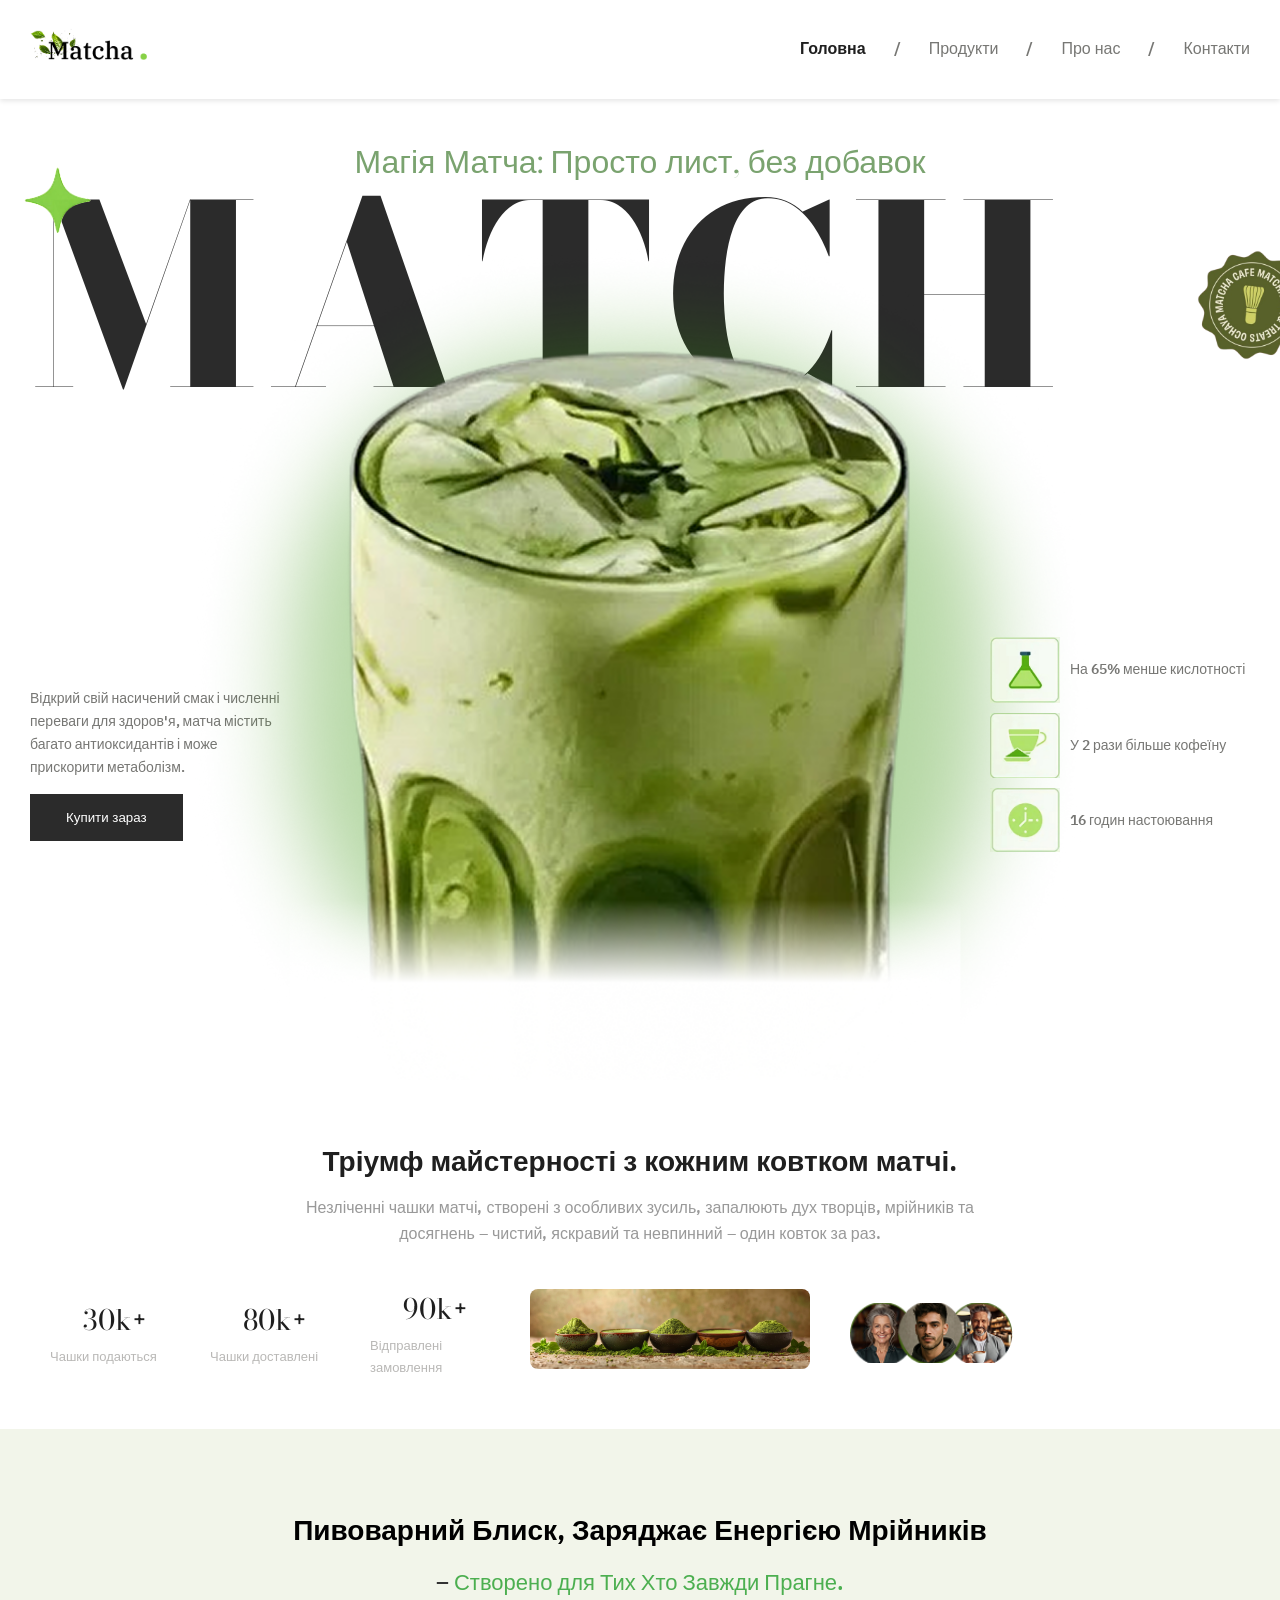
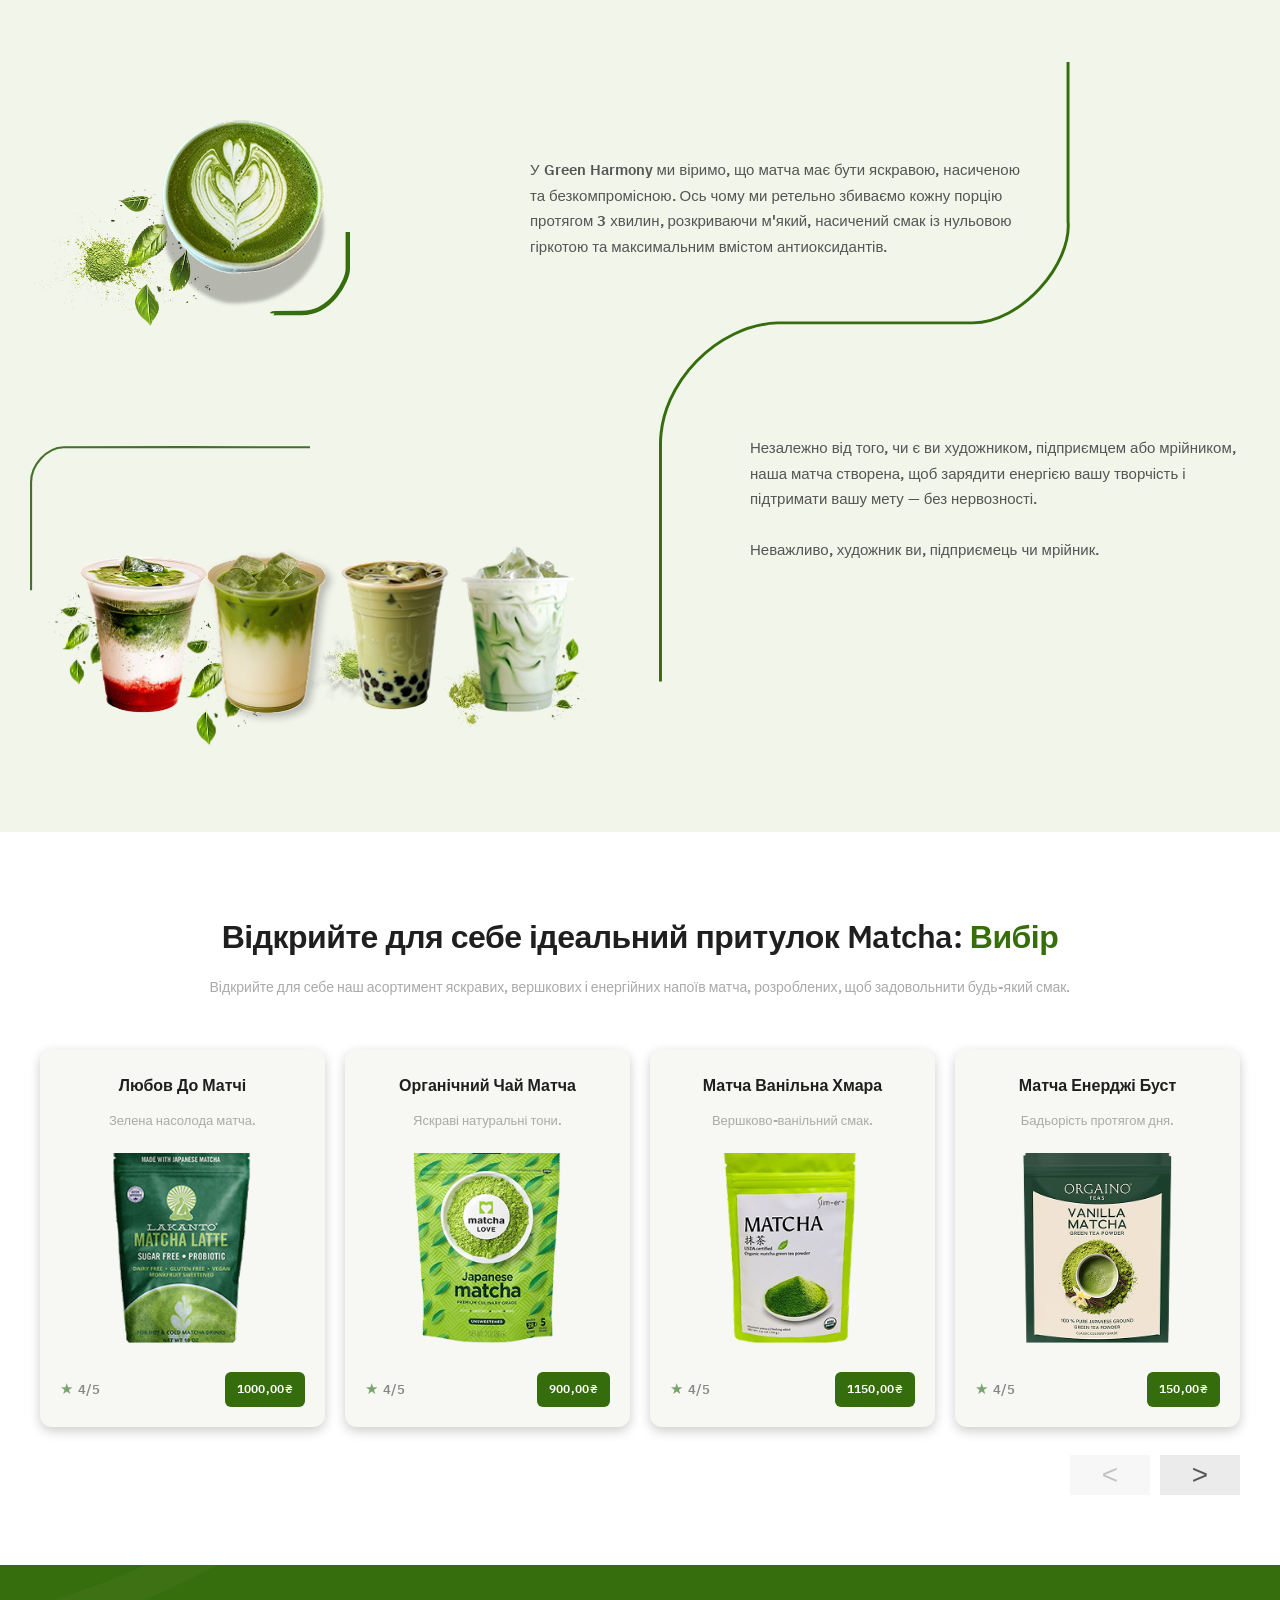
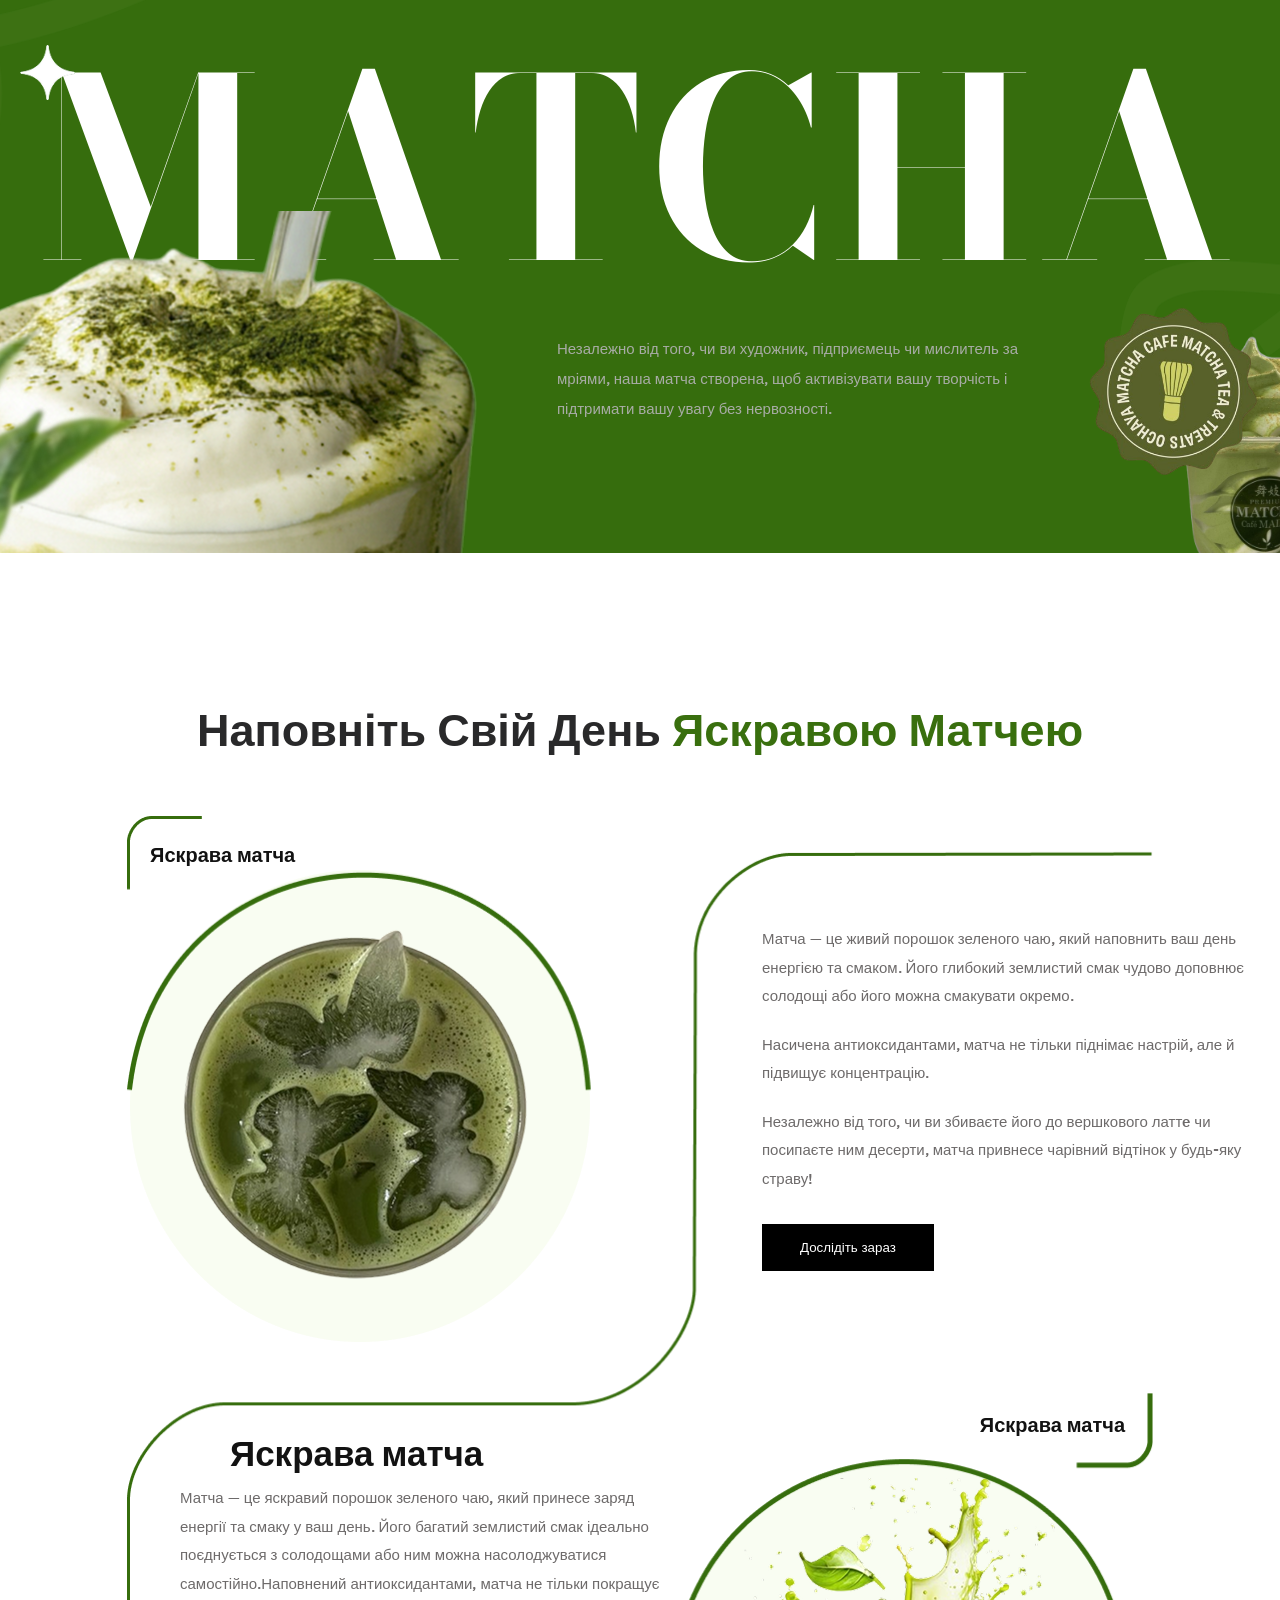
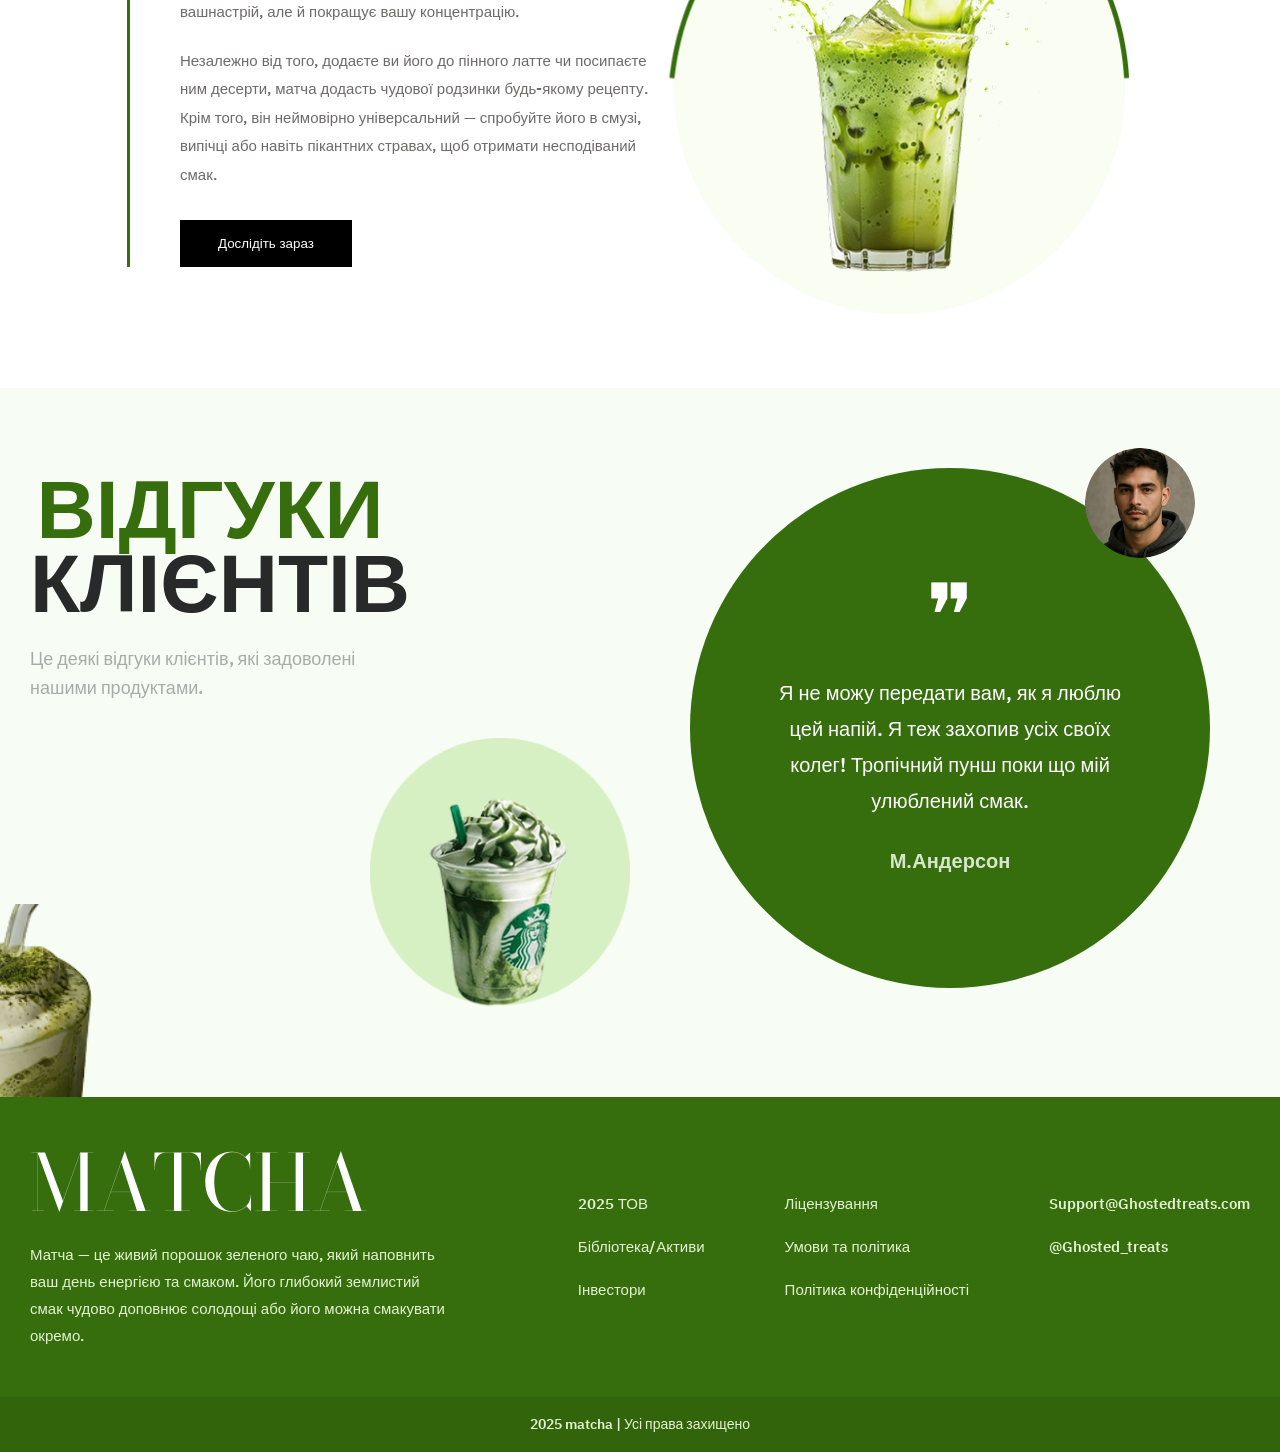
==== commit d5c3f87f: "Clean up index.html by removing comments Removed commented-out sections and cleaned up HTML structur" ====
--- a/index.html
+++ b/index.html
@@ -12,7 +12,6 @@
 <!-- HEADER -->
 <header>
     <div class="container header-top">
-        //9
 
         <div class="logo">
             <img src="images/logo.png" alt="logo">
@@ -221,7 +220,7 @@
 
 
 
-<!-- <section class="matcha-info" id="about">
+<section class="matcha-info" id="about">
 
     <div class="container matcha-info-wrapper">
 
@@ -418,7 +417,7 @@
         2025 matcha | Усі права захищено
     </div>
 
-</footer> -->
+</footer> 
 
     <!-- Інтеграція з JavaScript -->
     <script src="js/main.js"></script>
